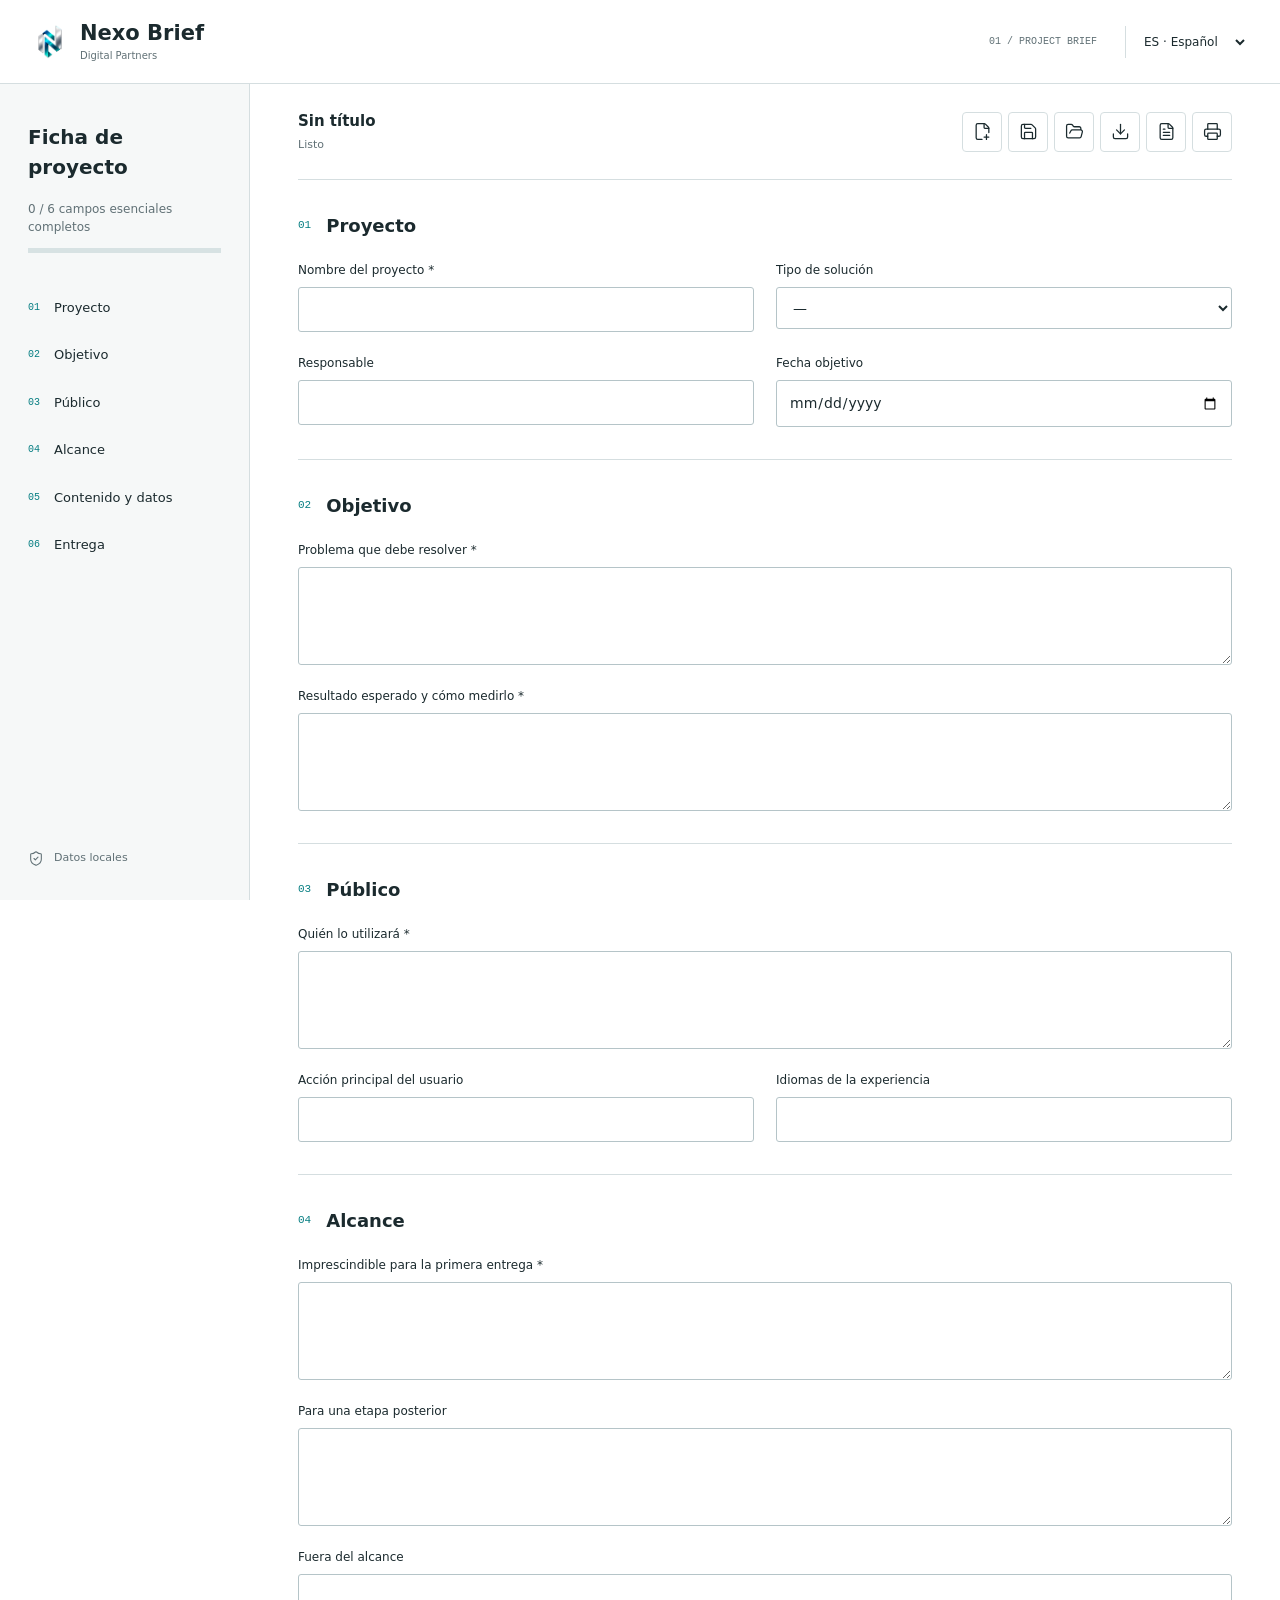
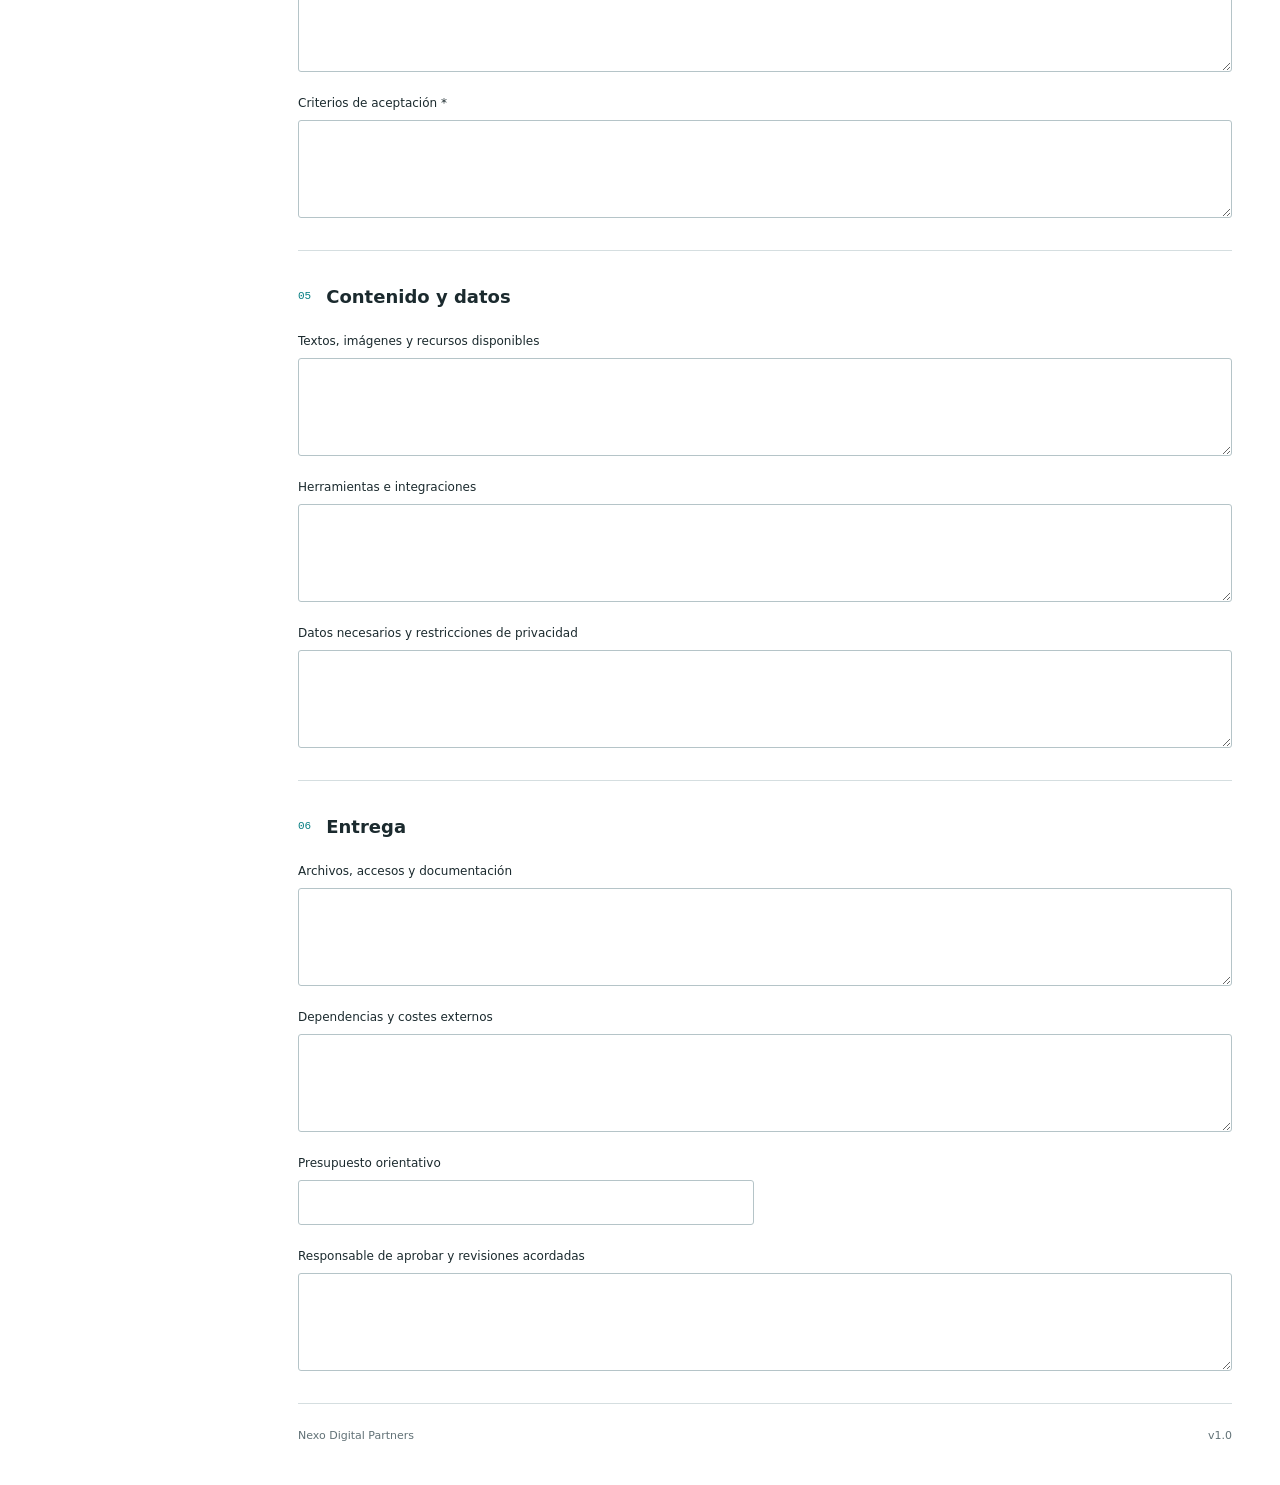
==== products/brief-kit/index.html @ da23216a "Add Nexo Brief downloadable project scope tool" ====
<!doctype html>
<html lang="es">
<head><meta charset="utf-8" /><meta name="viewport" content="width=device-width, initial-scale=1" /><title>Nexo Brief</title><link rel="stylesheet" href="brief.css" /><link rel="icon" href="assets/nexo.png" /></head>
<body>
<header><a class="brand" href="#"><img src="assets/nexo.png" alt="" width="36" height="36" /><strong>Nexo Brief<span>Digital Partners</span></strong></a><span class="edition">01 / PROJECT BRIEF</span><label class="sr-only" for="language">Idioma / Language</label><select id="language"><option value="es">ES · Español</option><option value="en">EN · English</option></select></header>
<main>
  <aside><h1 data-copy="title">Ficha de proyecto</h1><p id="progress-label" role="status"></p><progress id="progress" aria-labelledby="progress-label" max="6" value="0"></progress><nav id="sections" aria-label="Secciones"></nav><div class="privacy"><i data-lucide="shield-check" aria-hidden="true"></i><span data-copy="local">Datos locales</span></div></aside>
  <div class="workspace">
    <div class="toolbar"><div><span id="project-title" data-copy="untitled">Sin título</span><small id="status" role="status" data-copy="ready">Listo</small></div><div class="tools">
      <button id="new" type="button" data-label="new"><i data-lucide="file-plus-2" aria-hidden="true"></i></button>
      <button id="save" type="button" data-label="save"><i data-lucide="save" aria-hidden="true"></i></button>
      <button id="import" type="button" data-label="import"><i data-lucide="folder-open" aria-hidden="true"></i></button>
      <button id="json" type="button" data-label="json"><i data-lucide="download" aria-hidden="true"></i></button>
      <button id="markdown" type="button" data-label="markdown"><i data-lucide="file-text" aria-hidden="true"></i></button>
      <button id="print" type="button" data-label="print"><i data-lucide="printer" aria-hidden="true"></i></button>
    </div></div>
    <form id="brief-form"></form>
    <footer><span>Nexo Digital Partners</span><span>v1.0</span></footer>
  </div>
</main>
<input id="import-file" type="file" accept=".json,application/json" hidden />
<dialog id="confirm-new" aria-labelledby="confirm-title"><h2 id="confirm-title" data-copy="confirm">¿Empezar una ficha nueva?</h2><p data-copy="confirmText">Se reemplazará la ficha actual. Exporta una copia para conservarla.</p><div><button id="cancel-new" type="button" data-copy="cancel">Cancelar</button><button id="accept-new" type="button" data-copy="new">Nueva ficha</button></div></dialog>
<article id="print-preview" hidden></article>
<script src="assets/lucide.min.js"></script><script src="brief-model.js"></script><script src="brief.js"></script>
</body>
</html>
---- products/brief-kit/brief.css ----
:root{--ink:#1b2a2e;--muted:#617176;--line:#d5dee0;--teal:#067e82;--paper:#f6f8f8}*{box-sizing:border-box;letter-spacing:0}body{margin:0;font:15px/1.5 system-ui,Arial,sans-serif;color:var(--ink);background:#fff}button,input,textarea,select{font:inherit}a{color:inherit;text-decoration:none}button,select{cursor:pointer}h1,h2,p{margin:0}svg{width:19px;height:19px;stroke-width:1.6}header{display:flex;align-items:center;gap:28px;border-bottom:1px solid var(--line);height:84px;padding:0 32px;position:sticky;top:0;background:#fff;z-index:3}.brand{display:flex;gap:12px;align-items:center}.brand img{object-fit:contain}.brand strong{font-size:21px;line-height:1.1}.brand span{display:block;font-size:10px;font-weight:500;color:var(--muted);margin-top:4px}.edition{font-size:10px;color:var(--muted);font-family:monospace;margin-inline-start:auto}header select{border:0;border-inline-start:1px solid var(--line);border-radius:0;padding:8px 14px;color:var(--ink);background:#fff;font-size:12px}main{display:grid;grid-template-columns:250px minmax(0,1fr);max-width:1400px;margin:auto}aside{padding:38px 28px;background:var(--paper);border-inline-end:1px solid var(--line);position:sticky;top:84px;height:calc(100dvh - 84px)}aside h1{font-size:20px;font-weight:600}#progress-label{font-size:12px;color:var(--muted);margin-top:18px}progress{width:100%;height:5px;border:0;appearance:none;margin:12px 0 30px}progress::-webkit-progress-bar{background:#d7e2e3}progress::-webkit-progress-value{background:var(--teal)}nav{display:flex;flex-direction:column;gap:6px}nav a{display:flex;gap:14px;align-items:center;padding:11px 0;font-size:13px}nav a span:first-child{color:var(--teal);font-size:10px;font-family:monospace}nav a:hover{color:var(--teal)}.privacy{position:absolute;bottom:32px;display:flex;align-items:center;gap:10px;color:var(--muted);font-size:11px}.privacy svg{width:16px}.workspace{padding:0 48px;min-width:0}.toolbar{display:flex;align-items:center;justify-content:space-between;gap:24px;padding:26px 0;border-bottom:1px solid var(--line)}#project-title{display:block;max-width:400px;font-weight:600;overflow-wrap:anywhere}#status{color:var(--muted);font-size:11px;display:block;margin-top:4px}.tools{display:flex;gap:6px;flex-wrap:wrap}.tools button{width:40px;height:40px;display:grid;place-items:center;border:1px solid var(--line);border-radius:4px;background:#fff;color:var(--ink);position:relative}.tools button:hover{background:var(--paper);border-color:var(--teal)}.tools button::after{content:attr(aria-label);display:none;position:absolute;top:calc(100% + 7px);right:0;background:var(--ink);color:#fff;padding:7px 9px;font-size:11px;white-space:nowrap;z-index:5;border-radius:3px}.tools button:hover::after,.tools button:focus-visible::after{display:block}section{padding:32px 0;border-bottom:1px solid var(--line);scroll-margin-top:106px}section h2{font-size:18px;font-weight:600;display:flex;gap:15px;margin-bottom:22px}section h2>span{font:11px/2.4 monospace;color:var(--teal)}.fields{display:grid;grid-template-columns:repeat(2,minmax(0,1fr));gap:22px}label{display:flex;flex-direction:column;font-size:12px;font-weight:500;gap:8px;min-width:0}.wide{grid-column:1/-1}input,select,textarea{width:100%;min-width:0;border:1px solid #b5c4c8;border-radius:3px;padding:11px 12px;color:var(--ink);background:#fff;font-size:14px}textarea{resize:vertical;min-height:98px;line-height:1.5}input:focus,textarea:focus,select:focus{outline:2px solid var(--teal);outline-offset:2px}a:focus-visible,button:focus-visible{outline:2px solid var(--teal);outline-offset:3px}footer{display:flex;justify-content:space-between;padding:24px 0 40px;color:var(--muted);font-size:11px}dialog{width:min(440px,90vw);padding:28px;border:1px solid var(--line);border-radius:6px}dialog::backdrop{background:#14282c80}dialog h2{font-size:21px}dialog p{font-size:14px;color:var(--muted);margin:15px 0 25px}dialog>div{display:flex;gap:12px;justify-content:flex-end}dialog button{border:1px solid var(--line);padding:10px 14px;background:#fff;border-radius:3px}#accept-new{background:var(--ink);color:#fff}.sr-only{position:absolute;width:1px;height:1px;overflow:hidden;clip:rect(0,0,0,0);white-space:nowrap}body>[hidden]{display:none!important}#print-preview{display:none}#print-preview p{white-space:pre-wrap;overflow-wrap:anywhere}#print-preview h1{font-size:28px}#print-preview h2{font-size:20px;margin:28px 0 15px}#print-preview h3{font-size:12px;margin-bottom:7px}#print-preview>div{break-inside:avoid;margin:14px 0}
header select{width:auto;flex:none}.brand{flex:none}#progress{accent-color:var(--teal)}.toolbar>div:first-child{min-width:0}.tools{flex:none}.tools button:nth-child(-n+3)::after{right:auto;left:0}dialog{overflow-wrap:anywhere}
@media(max-width:1000px){main{grid-template-columns:210px minmax(0,1fr)}aside{padding:30px 20px}.workspace{padding-inline:30px}.toolbar{align-items:flex-start;flex-direction:column;gap:16px}}
@media(max-width:650px){header{height:70px;padding:0 18px;gap:14px}.edition{display:none}header select{margin-inline-start:auto;padding:8px;font-size:11px}.brand strong{font-size:18px}main{grid-template-columns:1fr}aside{position:static;height:auto;padding:24px;border-inline-end:0;border-bottom:1px solid var(--line)}aside h1{font-size:22px}#progress-label{margin-top:10px}progress{margin:10px 0}nav{flex-direction:row;overflow:auto;gap:18px}nav a{white-space:nowrap;font-size:12px;gap:6px}.privacy{position:static;margin-top:14px}.workspace{padding:0 24px}.toolbar{gap:18px;padding:24px 0}.tools{gap:7px}.tools button{width:38px;height:38px}.fields{grid-template-columns:1fr}.wide{grid-column:auto}section{padding:28px 0;scroll-margin-top:85px}}
@media print{header,main,dialog{display:none!important}#print-preview{display:block!important}body{font:11pt/1.5 Arial,sans-serif;color:#000;background:#fff}#print-preview h1{margin-bottom:20px}#print-preview h2{break-after:avoid}#print-preview>div{break-inside:avoid}@page{size:A4;margin:18mm}}
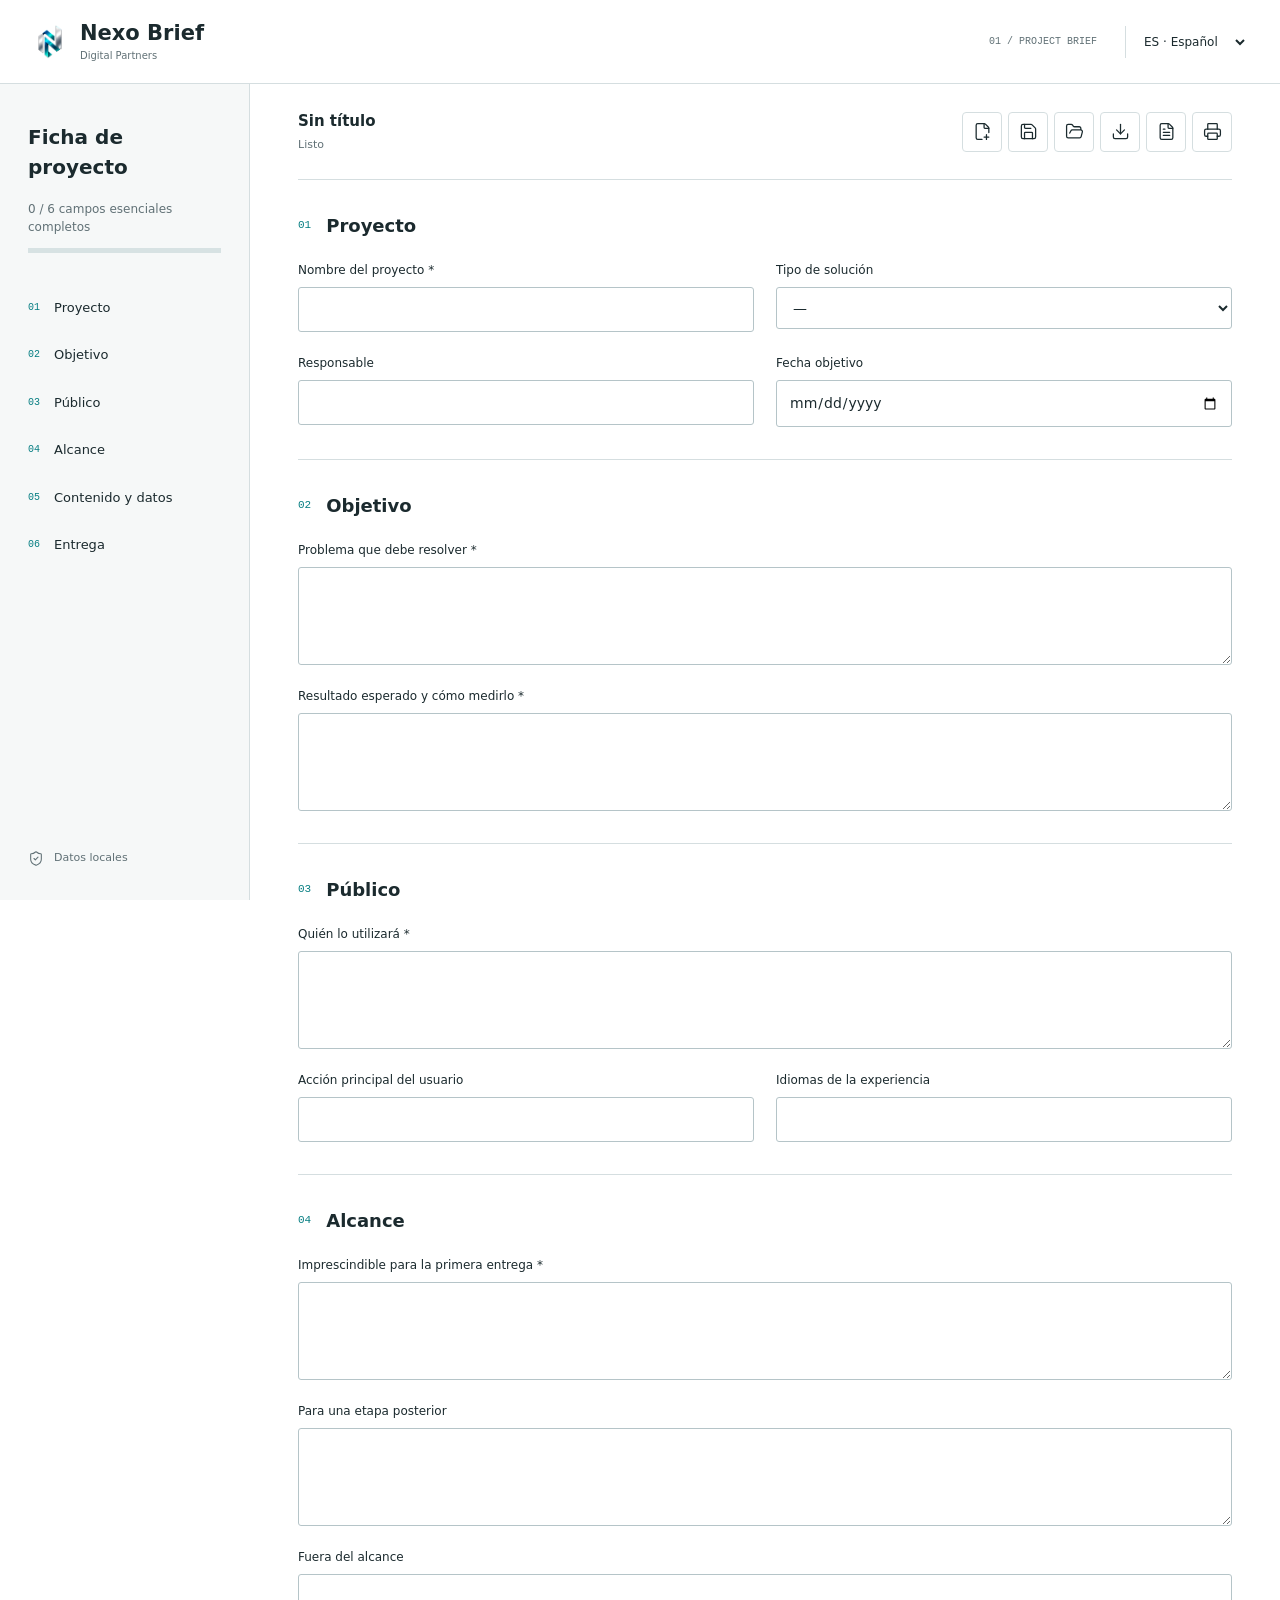
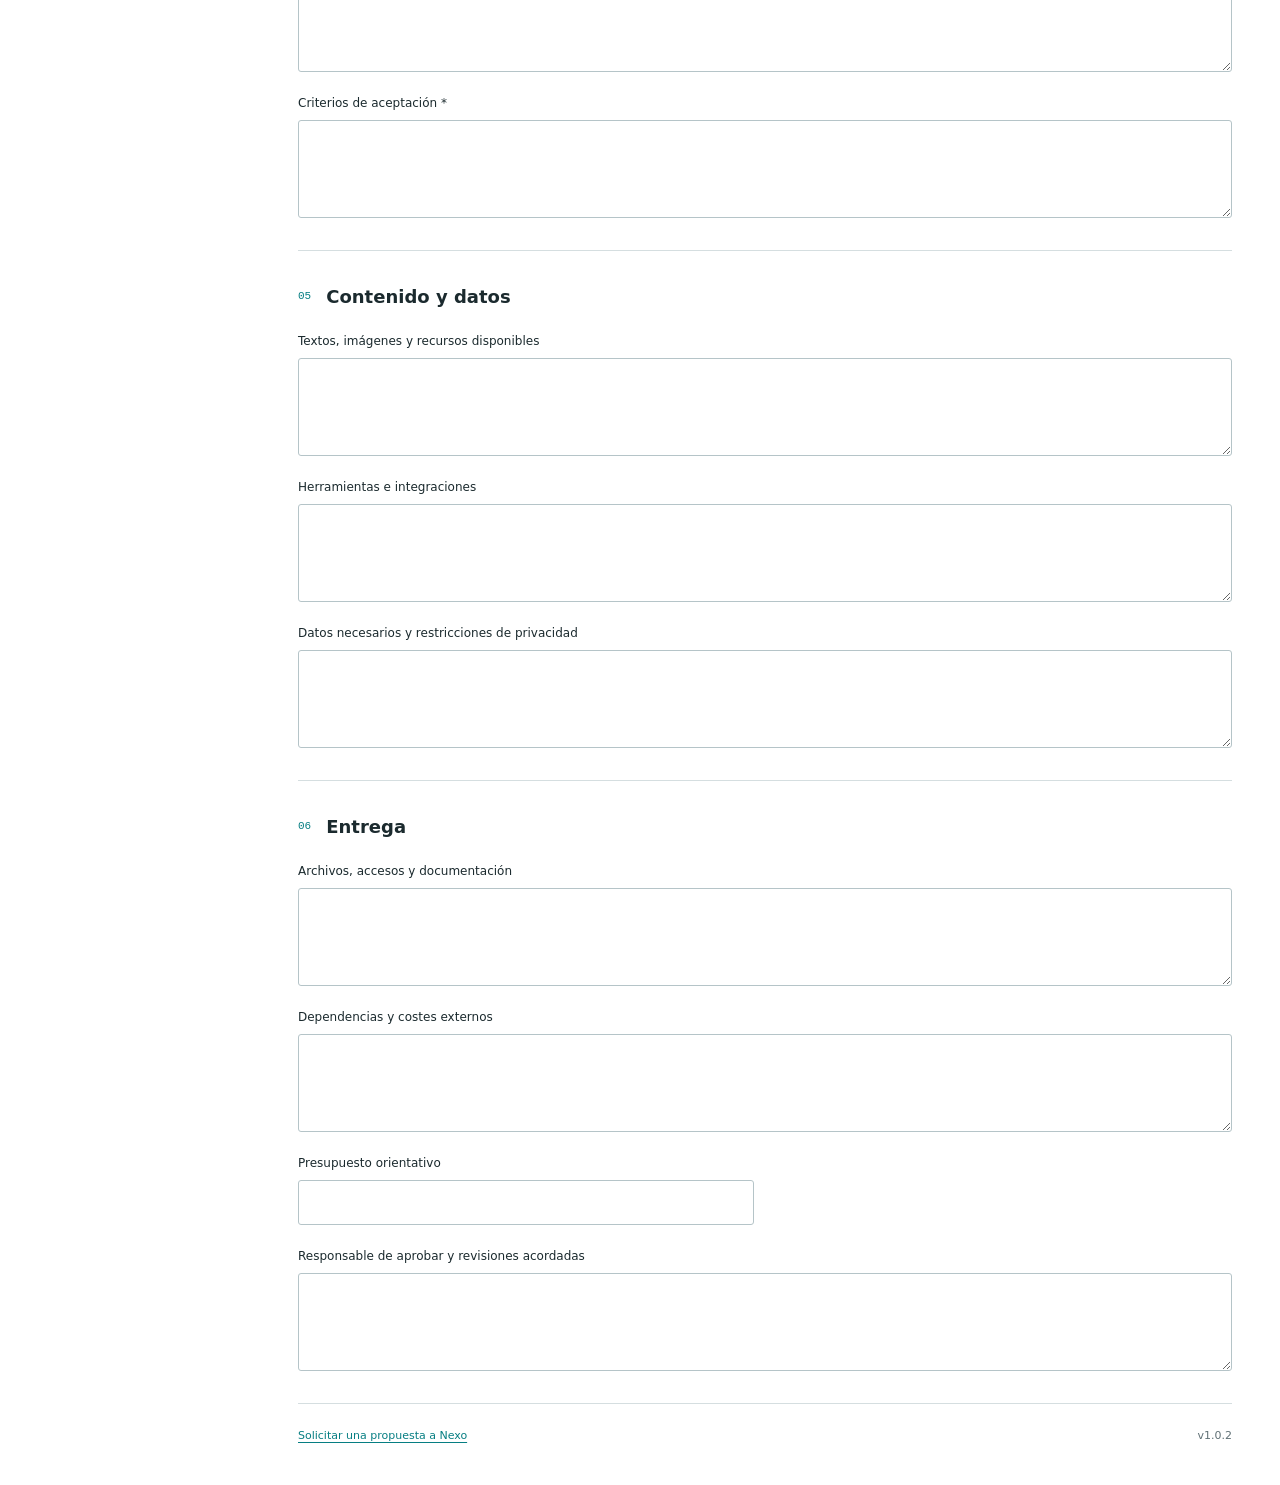
==== commit 032724c0: "Connect Brief users to Nexo service enquiries without sharing form data" ====
--- a/products/brief-kit/index.html
+++ b/products/brief-kit/index.html
@@ -1,6 +1,6 @@
 <!doctype html>
 <html lang="es">
-<head><meta charset="utf-8" /><meta name="viewport" content="width=device-width, initial-scale=1" /><title>Nexo Brief</title><link rel="stylesheet" href="brief.css" /><link rel="icon" href="assets/nexo.png" /></head>
+<head><meta charset="utf-8" /><meta name="viewport" content="width=device-width, initial-scale=1" /><title>Nexo Brief</title><link rel="stylesheet" href="brief.css?v=1.0.2" /><link rel="icon" href="assets/nexo.png" /></head>
 <body>
 <header><a class="brand" href="#"><img src="assets/nexo.png" alt="" width="36" height="36" /><strong>Nexo Brief<span>Digital Partners</span></strong></a><span class="edition">01 / PROJECT BRIEF</span><label class="sr-only" for="language">Idioma / Language</label><select id="language"><option value="es">ES · Español</option><option value="en">EN · English</option></select></header>
 <main>
@@ -15,12 +15,12 @@
       <button id="print" type="button" data-label="print"><i data-lucide="printer" aria-hidden="true"></i></button>
     </div></div>
     <form id="brief-form"></form>
-    <footer><span>Nexo Digital Partners</span><span>v1.0</span></footer>
+    <footer><a href="https://josuest-b.github.io/nexo-digital-partners/#contacto" target="_blank" rel="noopener noreferrer" data-copy="services">Solicitar una propuesta a Nexo</a><span>v1.0.2</span></footer>
   </div>
 </main>
 <input id="import-file" type="file" accept=".json,application/json" hidden />
 <dialog id="confirm-new" aria-labelledby="confirm-title"><h2 id="confirm-title" data-copy="confirm">¿Empezar una ficha nueva?</h2><p data-copy="confirmText">Se reemplazará la ficha actual. Exporta una copia para conservarla.</p><div><button id="cancel-new" type="button" data-copy="cancel">Cancelar</button><button id="accept-new" type="button" data-copy="new">Nueva ficha</button></div></dialog>
 <article id="print-preview" hidden></article>
-<script src="assets/lucide.min.js"></script><script src="brief-model.js"></script><script src="brief.js"></script>
+<script src="assets/lucide.min.js"></script><script src="brief-model.js"></script><script src="brief.js?v=1.0.2"></script>
 </body>
 </html>
--- a/products/brief-kit/brief.css
+++ b/products/brief-kit/brief.css
@@ -1,5 +1,6 @@
 :root{--ink:#1b2a2e;--muted:#617176;--line:#d5dee0;--teal:#067e82;--paper:#f6f8f8}*{box-sizing:border-box;letter-spacing:0}body{margin:0;font:15px/1.5 system-ui,Arial,sans-serif;color:var(--ink);background:#fff}button,input,textarea,select{font:inherit}a{color:inherit;text-decoration:none}button,select{cursor:pointer}h1,h2,p{margin:0}svg{width:19px;height:19px;stroke-width:1.6}header{display:flex;align-items:center;gap:28px;border-bottom:1px solid var(--line);height:84px;padding:0 32px;position:sticky;top:0;background:#fff;z-index:3}.brand{display:flex;gap:12px;align-items:center}.brand img{object-fit:contain}.brand strong{font-size:21px;line-height:1.1}.brand span{display:block;font-size:10px;font-weight:500;color:var(--muted);margin-top:4px}.edition{font-size:10px;color:var(--muted);font-family:monospace;margin-inline-start:auto}header select{border:0;border-inline-start:1px solid var(--line);border-radius:0;padding:8px 14px;color:var(--ink);background:#fff;font-size:12px}main{display:grid;grid-template-columns:250px minmax(0,1fr);max-width:1400px;margin:auto}aside{padding:38px 28px;background:var(--paper);border-inline-end:1px solid var(--line);position:sticky;top:84px;height:calc(100dvh - 84px)}aside h1{font-size:20px;font-weight:600}#progress-label{font-size:12px;color:var(--muted);margin-top:18px}progress{width:100%;height:5px;border:0;appearance:none;margin:12px 0 30px}progress::-webkit-progress-bar{background:#d7e2e3}progress::-webkit-progress-value{background:var(--teal)}nav{display:flex;flex-direction:column;gap:6px}nav a{display:flex;gap:14px;align-items:center;padding:11px 0;font-size:13px}nav a span:first-child{color:var(--teal);font-size:10px;font-family:monospace}nav a:hover{color:var(--teal)}.privacy{position:absolute;bottom:32px;display:flex;align-items:center;gap:10px;color:var(--muted);font-size:11px}.privacy svg{width:16px}.workspace{padding:0 48px;min-width:0}.toolbar{display:flex;align-items:center;justify-content:space-between;gap:24px;padding:26px 0;border-bottom:1px solid var(--line)}#project-title{display:block;max-width:400px;font-weight:600;overflow-wrap:anywhere}#status{color:var(--muted);font-size:11px;display:block;margin-top:4px}.tools{display:flex;gap:6px;flex-wrap:wrap}.tools button{width:40px;height:40px;display:grid;place-items:center;border:1px solid var(--line);border-radius:4px;background:#fff;color:var(--ink);position:relative}.tools button:hover{background:var(--paper);border-color:var(--teal)}.tools button::after{content:attr(aria-label);display:none;position:absolute;top:calc(100% + 7px);right:0;background:var(--ink);color:#fff;padding:7px 9px;font-size:11px;white-space:nowrap;z-index:5;border-radius:3px}.tools button:hover::after,.tools button:focus-visible::after{display:block}section{padding:32px 0;border-bottom:1px solid var(--line);scroll-margin-top:106px}section h2{font-size:18px;font-weight:600;display:flex;gap:15px;margin-bottom:22px}section h2>span{font:11px/2.4 monospace;color:var(--teal)}.fields{display:grid;grid-template-columns:repeat(2,minmax(0,1fr));gap:22px}label{display:flex;flex-direction:column;font-size:12px;font-weight:500;gap:8px;min-width:0}.wide{grid-column:1/-1}input,select,textarea{width:100%;min-width:0;border:1px solid #b5c4c8;border-radius:3px;padding:11px 12px;color:var(--ink);background:#fff;font-size:14px}textarea{resize:vertical;min-height:98px;line-height:1.5}input:focus,textarea:focus,select:focus{outline:2px solid var(--teal);outline-offset:2px}a:focus-visible,button:focus-visible{outline:2px solid var(--teal);outline-offset:3px}footer{display:flex;justify-content:space-between;padding:24px 0 40px;color:var(--muted);font-size:11px}dialog{width:min(440px,90vw);padding:28px;border:1px solid var(--line);border-radius:6px}dialog::backdrop{background:#14282c80}dialog h2{font-size:21px}dialog p{font-size:14px;color:var(--muted);margin:15px 0 25px}dialog>div{display:flex;gap:12px;justify-content:flex-end}dialog button{border:1px solid var(--line);padding:10px 14px;background:#fff;border-radius:3px}#accept-new{background:var(--ink);color:#fff}.sr-only{position:absolute;width:1px;height:1px;overflow:hidden;clip:rect(0,0,0,0);white-space:nowrap}body>[hidden]{display:none!important}#print-preview{display:none}#print-preview p{white-space:pre-wrap;overflow-wrap:anywhere}#print-preview h1{font-size:28px}#print-preview h2{font-size:20px;margin:28px 0 15px}#print-preview h3{font-size:12px;margin-bottom:7px}#print-preview>div{break-inside:avoid;margin:14px 0}
-header select{width:auto;flex:none}.brand{flex:none}#progress{accent-color:var(--teal)}.toolbar>div:first-child{min-width:0}.tools{flex:none}.tools button:nth-child(-n+3)::after{right:auto;left:0}dialog{overflow-wrap:anywhere}
+header select{width:auto;flex:none}.brand{flex:none}aside{min-width:0}#progress{accent-color:var(--teal)}.toolbar>div:first-child{min-width:0}.tools{flex:none;max-width:100%}.tools button:nth-child(-n+3)::after{right:auto;left:0}dialog{overflow-wrap:anywhere}
 @media(max-width:1000px){main{grid-template-columns:210px minmax(0,1fr)}aside{padding:30px 20px}.workspace{padding-inline:30px}.toolbar{align-items:flex-start;flex-direction:column;gap:16px}}
 @media(max-width:650px){header{height:70px;padding:0 18px;gap:14px}.edition{display:none}header select{margin-inline-start:auto;padding:8px;font-size:11px}.brand strong{font-size:18px}main{grid-template-columns:1fr}aside{position:static;height:auto;padding:24px;border-inline-end:0;border-bottom:1px solid var(--line)}aside h1{font-size:22px}#progress-label{margin-top:10px}progress{margin:10px 0}nav{flex-direction:row;overflow:auto;gap:18px}nav a{white-space:nowrap;font-size:12px;gap:6px}.privacy{position:static;margin-top:14px}.workspace{padding:0 24px}.toolbar{gap:18px;padding:24px 0}.tools{gap:7px}.tools button{width:38px;height:38px}.fields{grid-template-columns:1fr}.wide{grid-column:auto}section{padding:28px 0;scroll-margin-top:85px}}
+footer{gap:16px;align-items:baseline}footer a{color:var(--teal);text-decoration:underline;text-underline-offset:3px;overflow-wrap:anywhere}footer>span{flex:none}
 @media print{header,main,dialog{display:none!important}#print-preview{display:block!important}body{font:11pt/1.5 Arial,sans-serif;color:#000;background:#fff}#print-preview h1{margin-bottom:20px}#print-preview h2{break-after:avoid}#print-preview>div{break-inside:avoid}@page{size:A4;margin:18mm}}
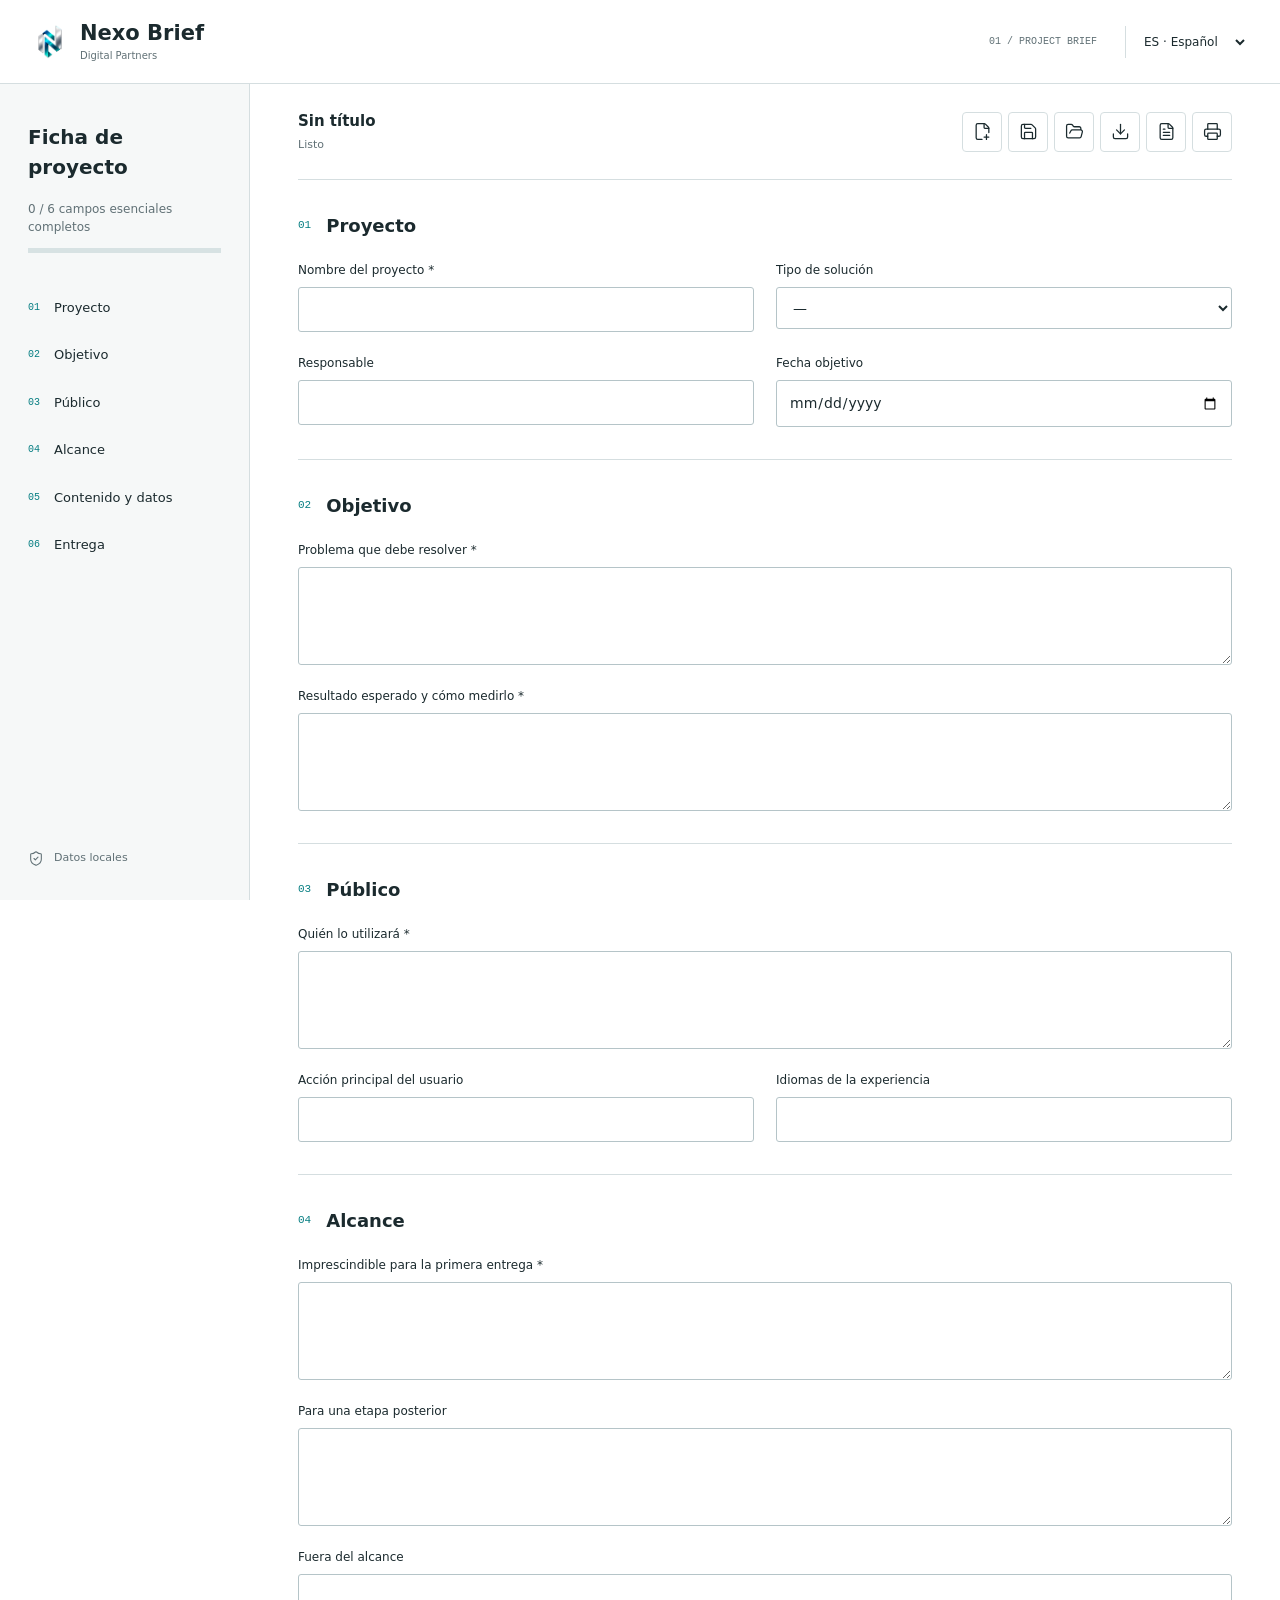
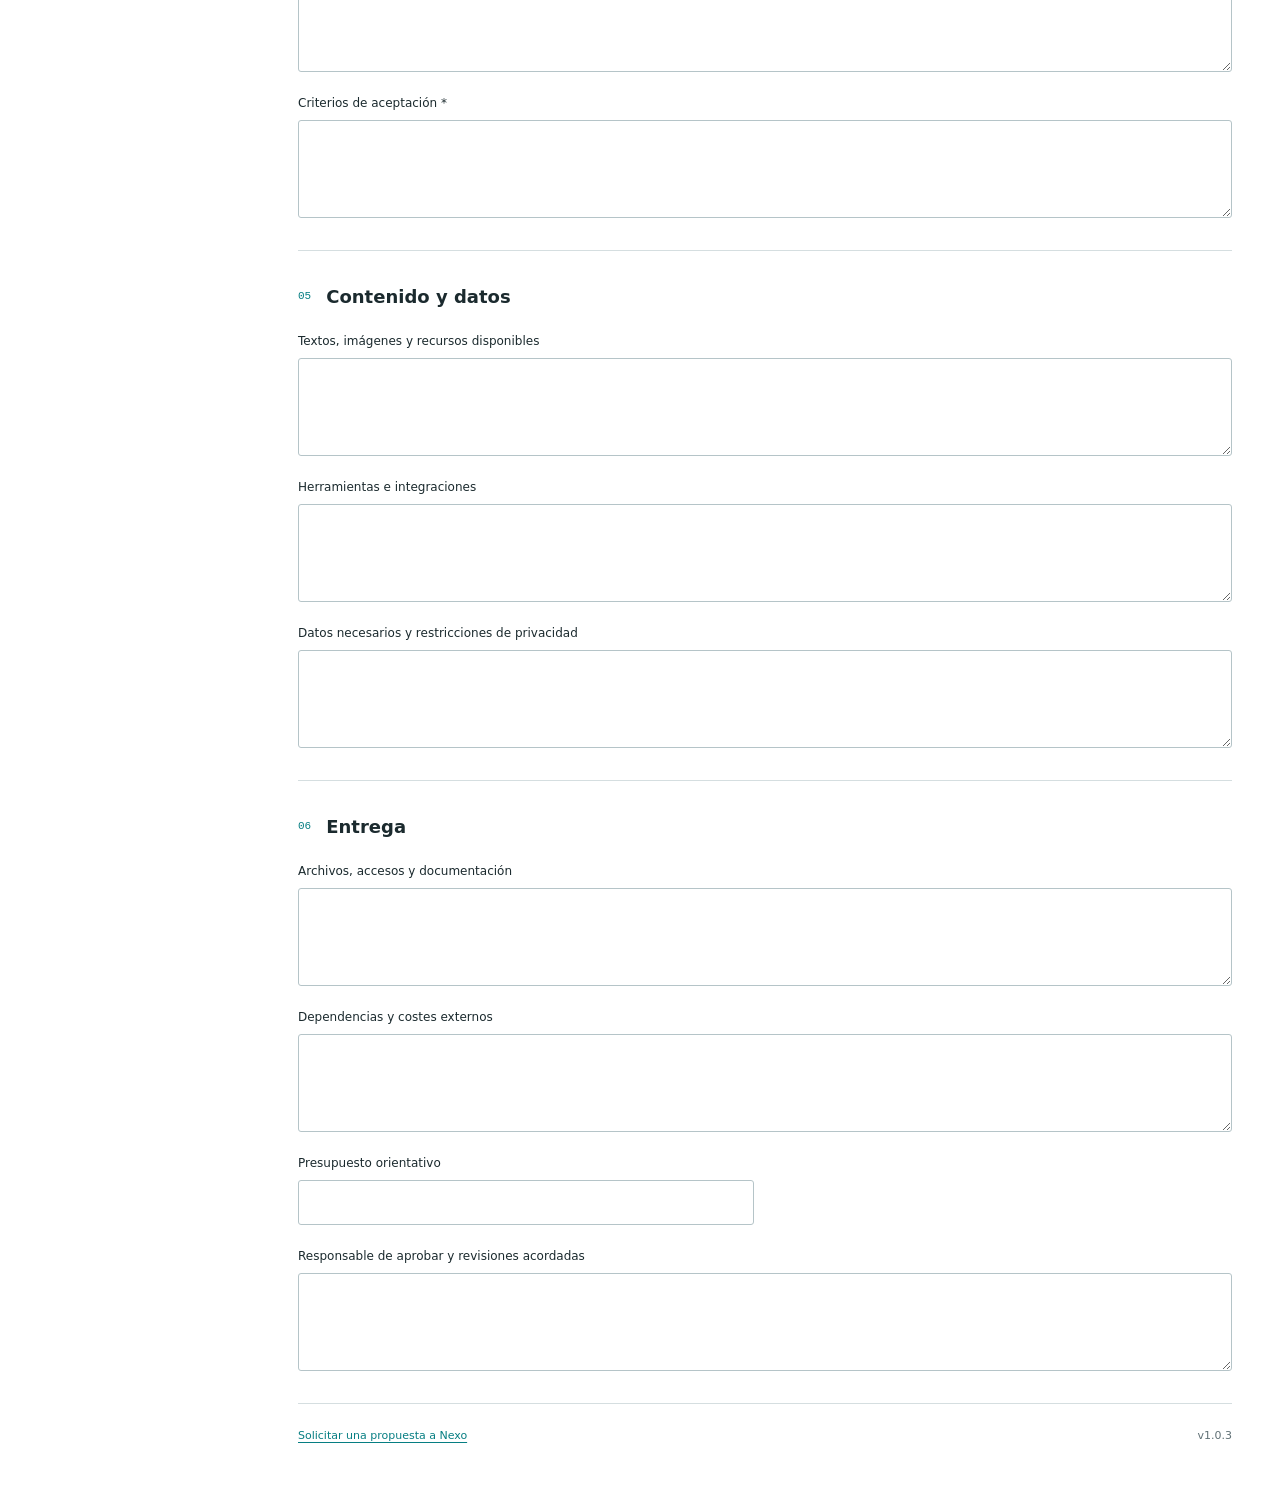
==== commit 7d411695: "Repair Nexo Brief contact route after GitHub account migration" ====
--- a/products/brief-kit/index.html
+++ b/products/brief-kit/index.html
@@ -1,6 +1,6 @@
 <!doctype html>
 <html lang="es">
-<head><meta charset="utf-8" /><meta name="viewport" content="width=device-width, initial-scale=1" /><title>Nexo Brief</title><link rel="stylesheet" href="brief.css?v=1.0.2" /><link rel="icon" href="assets/nexo.png" /></head>
+<head><meta charset="utf-8" /><meta name="viewport" content="width=device-width, initial-scale=1" /><title>Nexo Brief</title><link rel="stylesheet" href="brief.css?v=1.0.3" /><link rel="icon" href="assets/nexo.png" /></head>
 <body>
 <header><a class="brand" href="#"><img src="assets/nexo.png" alt="" width="36" height="36" /><strong>Nexo Brief<span>Digital Partners</span></strong></a><span class="edition">01 / PROJECT BRIEF</span><label class="sr-only" for="language">Idioma / Language</label><select id="language"><option value="es">ES · Español</option><option value="en">EN · English</option></select></header>
 <main>
@@ -15,12 +15,12 @@
       <button id="print" type="button" data-label="print"><i data-lucide="printer" aria-hidden="true"></i></button>
     </div></div>
     <form id="brief-form"></form>
-    <footer><a href="https://josuest-b.github.io/nexo-digital-partners/#contacto" target="_blank" rel="noopener noreferrer" data-copy="services">Solicitar una propuesta a Nexo</a><span>v1.0.2</span></footer>
+    <footer><a href="https://nexodipa.github.io/nexo-digital-partners/#contacto" target="_blank" rel="noopener noreferrer" data-copy="services">Solicitar una propuesta a Nexo</a><span>v1.0.3</span></footer>
   </div>
 </main>
 <input id="import-file" type="file" accept=".json,application/json" hidden />
 <dialog id="confirm-new" aria-labelledby="confirm-title"><h2 id="confirm-title" data-copy="confirm">¿Empezar una ficha nueva?</h2><p data-copy="confirmText">Se reemplazará la ficha actual. Exporta una copia para conservarla.</p><div><button id="cancel-new" type="button" data-copy="cancel">Cancelar</button><button id="accept-new" type="button" data-copy="new">Nueva ficha</button></div></dialog>
 <article id="print-preview" hidden></article>
-<script src="assets/lucide.min.js"></script><script src="brief-model.js"></script><script src="brief.js?v=1.0.2"></script>
+<script src="assets/lucide.min.js"></script><script src="brief-model.js"></script><script src="brief.js?v=1.0.3"></script>
 </body>
 </html>
